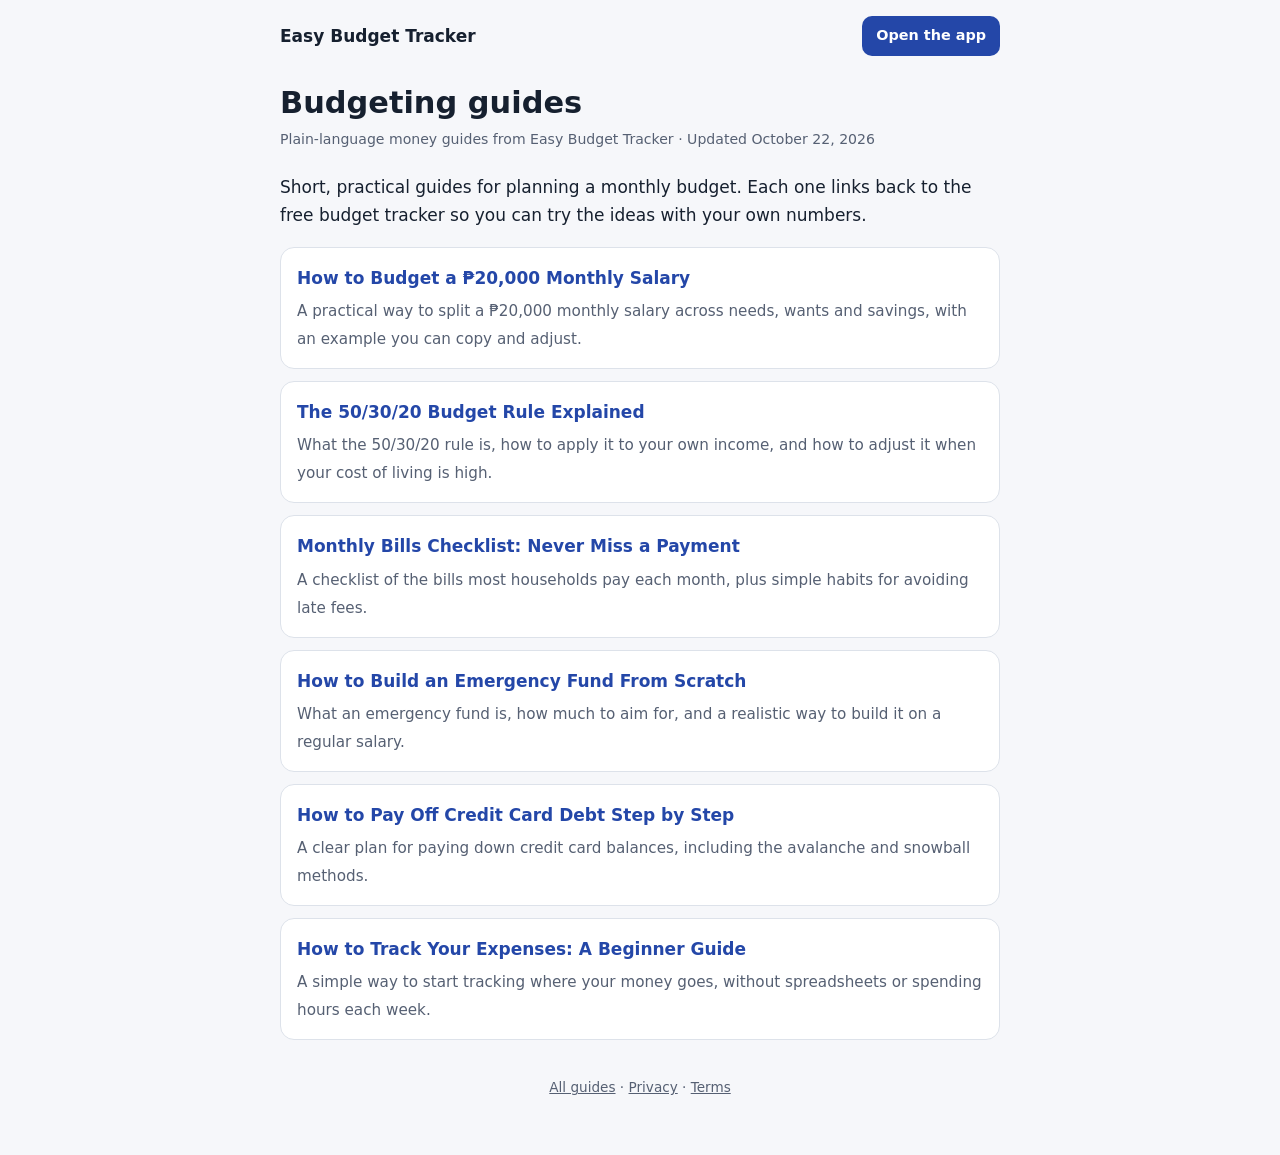
==== guides/index.html @ 54b4e856 "v9.35" ====
<!doctype html>
<html lang="en"><head><meta charset="utf-8"><meta name="viewport" content="width=device-width,initial-scale=1">
<title>Budgeting Guides for Everyday Money | Easy Budget Tracker</title>
<meta name="description" content="Plain-language budgeting guides: salary budgets, the 50/30/20 rule, bills, emergency funds, credit card debt and expense tracking.">
<link rel="canonical" href="https://ezbudgettracker.app/guides/">
<meta property="og:type" content="article"><meta property="og:site_name" content="Easy Budget Tracker">
<meta property="og:title" content="Budgeting Guides for Everyday Money | Easy Budget Tracker"><meta property="og:description" content="Plain-language budgeting guides: salary budgets, the 50/30/20 rule, bills, emergency funds, credit card debt and expense tracking."><meta property="og:url" content="https://ezbudgettracker.app/guides/">
<meta property="og:image" content="https://ezbudgettracker.app/icons/icon-512.png">
<link rel="icon" type="image/png" sizes="64x64" href="../icons/favicon-64.png">
<link rel="stylesheet" href="guides.css">
<script data-goatcounter="https://easybudgettracker.goatcounter.com/count" async src="https://gc.zgo.at/count.js"></script>
</head><body>
<div class="top"><a href="../">Easy Budget Tracker</a><a class="app" href="../">Open the app</a></div>
<main>
<h1>Budgeting guides</h1>
<p class="meta">Plain-language money guides from Easy Budget Tracker · Updated October 22, 2026</p>
<p>Short, practical guides for planning a monthly budget. Each one links back to the free budget tracker so you can try the ideas with your own numbers.</p>
<div class="cards"><a class="card" href="budget-20000-salary-philippines.html"><b>How to Budget a ₱20,000 Monthly Salary</b><span>A practical way to split a ₱20,000 monthly salary across needs, wants and savings, with an example you can copy and adjust.</span></a><a class="card" href="50-30-20-rule.html"><b>The 50/30/20 Budget Rule Explained</b><span>What the 50/30/20 rule is, how to apply it to your own income, and how to adjust it when your cost of living is high.</span></a><a class="card" href="monthly-bills-checklist.html"><b>Monthly Bills Checklist: Never Miss a Payment</b><span>A checklist of the bills most households pay each month, plus simple habits for avoiding late fees.</span></a><a class="card" href="emergency-fund.html"><b>How to Build an Emergency Fund From Scratch</b><span>What an emergency fund is, how much to aim for, and a realistic way to build it on a regular salary.</span></a><a class="card" href="pay-off-credit-card-debt.html"><b>How to Pay Off Credit Card Debt Step by Step</b><span>A clear plan for paying down credit card balances, including the avalanche and snowball methods.</span></a><a class="card" href="track-expenses-beginners.html"><b>How to Track Your Expenses: A Beginner Guide</b><span>A simple way to start tracking where your money goes, without spreadsheets or spending hours each week.</span></a></div>
</main>
<footer><a href="./">All guides</a> · <a href="../privacy.html">Privacy</a> · <a href="../terms.html">Terms</a></footer>
</body></html>
---- guides/guides.css ----
*{box-sizing:border-box}
:root{--bg:#f6f7fa;--surface:#fff;--ink:#16202f;--muted:#566073;--line:#dde2ea;--accent:#2447a8;--accent-ink:#fff}
@media (prefers-color-scheme:dark){:root{--bg:#0f141c;--surface:#171e29;--ink:#e8ecf3;--muted:#a3afc1;--line:#2a3342;--accent:#8fb0ff;--accent-ink:#0f141c}}
body{margin:0;background:var(--bg);color:var(--ink);font:17px/1.65 system-ui,-apple-system,"Segoe UI",Roboto,sans-serif;padding:0 16px 56px}
.top{max-width:720px;margin:0 auto;padding:16px 0;display:flex;justify-content:space-between;align-items:center;gap:12px;flex-wrap:wrap}
.top a{color:var(--ink);text-decoration:none;font-weight:700}
.top .app{background:var(--accent);color:var(--accent-ink);padding:8px 14px;border-radius:10px;font-weight:600;font-size:.9rem}
main{max-width:720px;margin:0 auto}
h1{font-size:1.9rem;line-height:1.25;margin:12px 0 6px}
h2{font-size:1.3rem;margin:32px 0 8px;line-height:1.3}
p,li{margin:0 0 14px}
ul,ol{padding-left:22px}
.meta{color:var(--muted);font-size:.88rem;margin-bottom:22px}
a{color:var(--accent)}
table{border-collapse:collapse;width:100%;margin:8px 0 18px;font-size:.95rem}
th,td{border:1px solid var(--line);padding:8px 10px;text-align:left}
th{background:var(--surface)}
.cta{background:var(--surface);border:1px solid var(--line);border-radius:14px;padding:18px;margin:30px 0}
.cta h2{margin:0 0 6px;font-size:1.1rem}
.cta a.btn{display:inline-block;background:var(--accent);color:var(--accent-ink);padding:9px 16px;border-radius:10px;font-weight:600;text-decoration:none}
.note{color:var(--muted);font-size:.88rem}
.cards{display:grid;gap:12px;margin-top:18px}
.card{display:block;background:var(--surface);border:1px solid var(--line);border-radius:14px;padding:16px;text-decoration:none;color:var(--ink)}
.card b{display:block;margin-bottom:4px;color:var(--accent)}
.card span{color:var(--muted);font-size:.95rem}
.related{margin-top:28px}
footer{max-width:720px;margin:36px auto 0;color:var(--muted);font-size:.85rem;text-align:center}
footer a{color:var(--muted)}
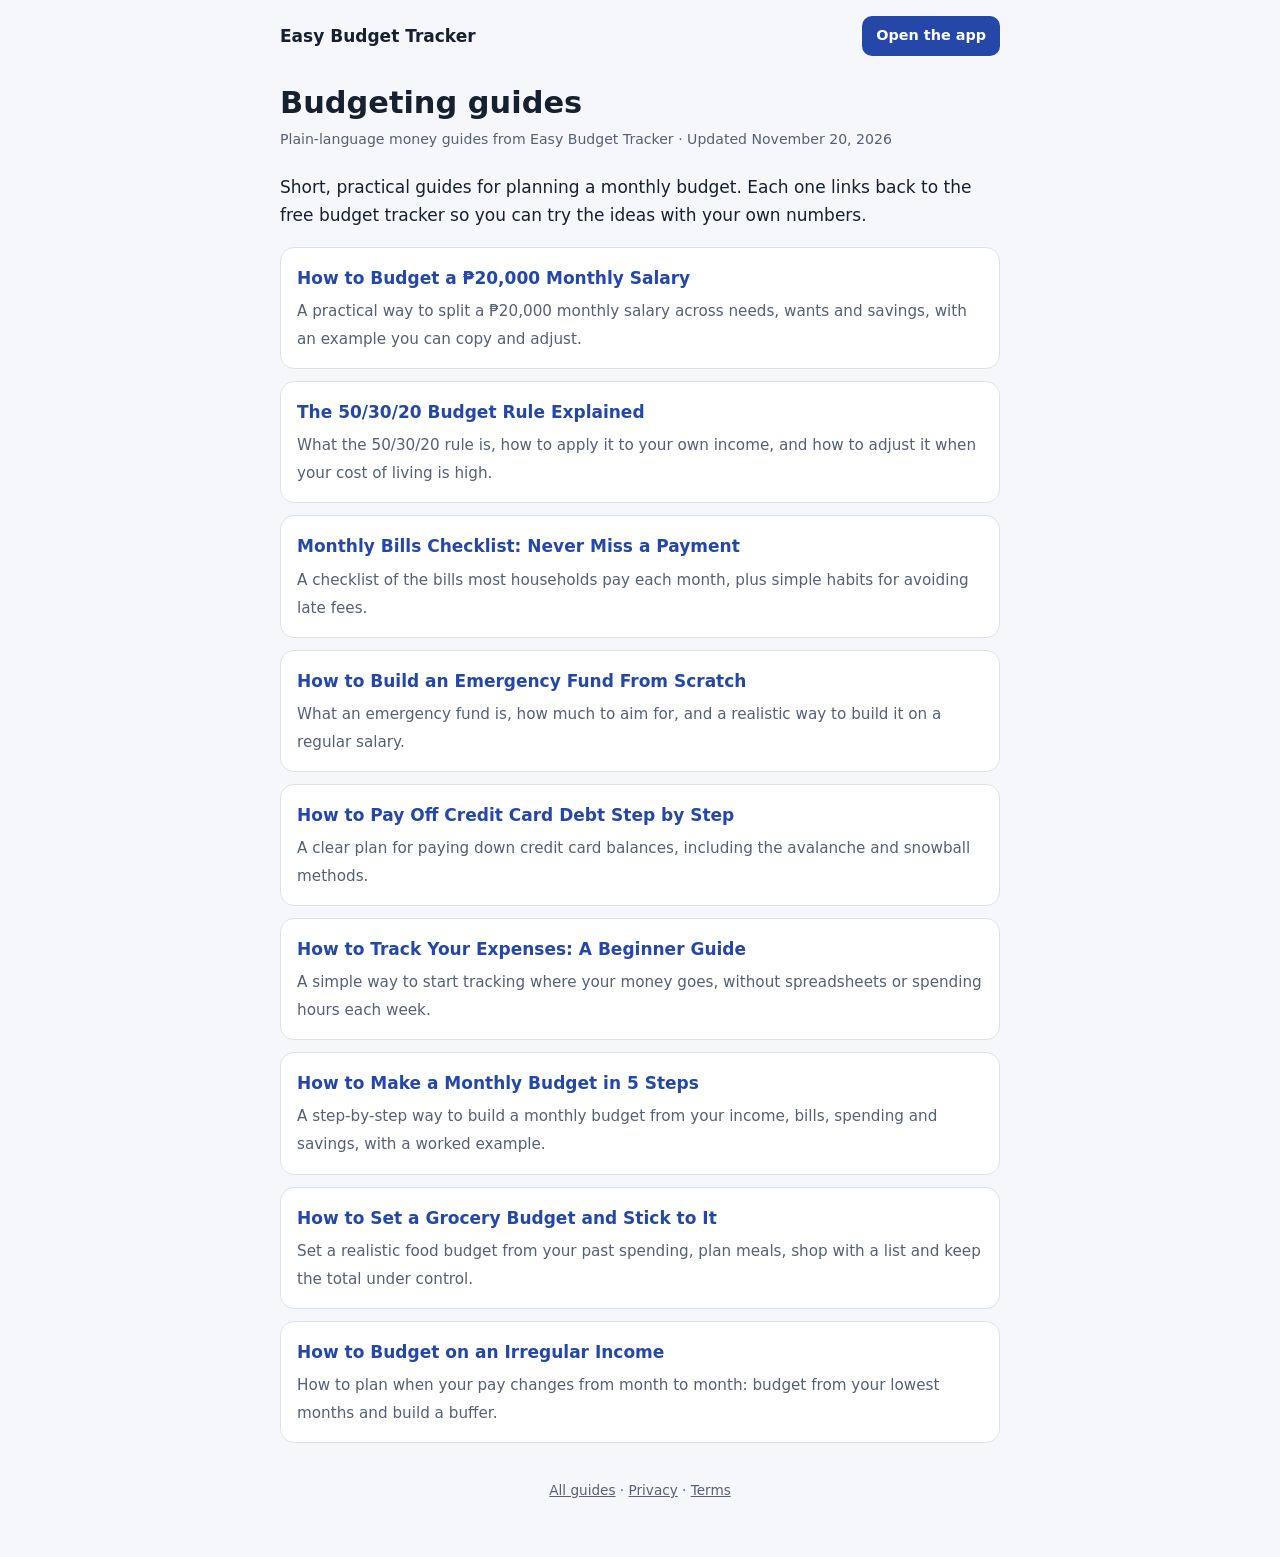
==== commit d1f7bdb3: "Update to 9.45 Ads on the guide pages" ====
--- a/guides/index.html
+++ b/guides/index.html
@@ -1,21 +1,22 @@
 <!doctype html>
 <html lang="en"><head><meta charset="utf-8"><meta name="viewport" content="width=device-width,initial-scale=1">
 <title>Budgeting Guides for Everyday Money | Easy Budget Tracker</title>
-<meta name="description" content="Plain-language budgeting guides: salary budgets, the 50/30/20 rule, bills, emergency funds, credit card debt and expense tracking.">
+<meta name="description" content="Plain-language budgeting guides: salary budgets, the 50/30/20 rule, bills, emergency funds, credit card debt, expense tracking, grocery budgets and irregular income.">
 <link rel="canonical" href="https://ezbudgettracker.app/guides/">
 <meta property="og:type" content="article"><meta property="og:site_name" content="Easy Budget Tracker">
-<meta property="og:title" content="Budgeting Guides for Everyday Money | Easy Budget Tracker"><meta property="og:description" content="Plain-language budgeting guides: salary budgets, the 50/30/20 rule, bills, emergency funds, credit card debt and expense tracking."><meta property="og:url" content="https://ezbudgettracker.app/guides/">
+<meta property="og:title" content="Budgeting Guides for Everyday Money | Easy Budget Tracker"><meta property="og:description" content="Plain-language budgeting guides: salary budgets, the 50/30/20 rule, bills, emergency funds, credit card debt, expense tracking, grocery budgets and irregular income."><meta property="og:url" content="https://ezbudgettracker.app/guides/">
 <meta property="og:image" content="https://ezbudgettracker.app/icons/icon-512.png">
 <link rel="icon" type="image/png" sizes="64x64" href="../icons/favicon-64.png">
 <link rel="stylesheet" href="guides.css">
 <script data-goatcounter="https://easybudgettracker.goatcounter.com/count" async src="https://gc.zgo.at/count.js"></script>
+<script defer src="ads.js"></script>
 </head><body>
 <div class="top"><a href="../">Easy Budget Tracker</a><a class="app" href="../">Open the app</a></div>
 <main>
 <h1>Budgeting guides</h1>
-<p class="meta">Plain-language money guides from Easy Budget Tracker · Updated October 22, 2026</p>
+<p class="meta">Plain-language money guides from Easy Budget Tracker · Updated November 20, 2026</p>
 <p>Short, practical guides for planning a monthly budget. Each one links back to the free budget tracker so you can try the ideas with your own numbers.</p>
-<div class="cards"><a class="card" href="budget-20000-salary-philippines.html"><b>How to Budget a ₱20,000 Monthly Salary</b><span>A practical way to split a ₱20,000 monthly salary across needs, wants and savings, with an example you can copy and adjust.</span></a><a class="card" href="50-30-20-rule.html"><b>The 50/30/20 Budget Rule Explained</b><span>What the 50/30/20 rule is, how to apply it to your own income, and how to adjust it when your cost of living is high.</span></a><a class="card" href="monthly-bills-checklist.html"><b>Monthly Bills Checklist: Never Miss a Payment</b><span>A checklist of the bills most households pay each month, plus simple habits for avoiding late fees.</span></a><a class="card" href="emergency-fund.html"><b>How to Build an Emergency Fund From Scratch</b><span>What an emergency fund is, how much to aim for, and a realistic way to build it on a regular salary.</span></a><a class="card" href="pay-off-credit-card-debt.html"><b>How to Pay Off Credit Card Debt Step by Step</b><span>A clear plan for paying down credit card balances, including the avalanche and snowball methods.</span></a><a class="card" href="track-expenses-beginners.html"><b>How to Track Your Expenses: A Beginner Guide</b><span>A simple way to start tracking where your money goes, without spreadsheets or spending hours each week.</span></a></div>
+<div class="cards"><a class="card" href="budget-20000-salary-philippines.html"><b>How to Budget a ₱20,000 Monthly Salary</b><span>A practical way to split a ₱20,000 monthly salary across needs, wants and savings, with an example you can copy and adjust.</span></a><a class="card" href="50-30-20-rule.html"><b>The 50/30/20 Budget Rule Explained</b><span>What the 50/30/20 rule is, how to apply it to your own income, and how to adjust it when your cost of living is high.</span></a><a class="card" href="monthly-bills-checklist.html"><b>Monthly Bills Checklist: Never Miss a Payment</b><span>A checklist of the bills most households pay each month, plus simple habits for avoiding late fees.</span></a><a class="card" href="emergency-fund.html"><b>How to Build an Emergency Fund From Scratch</b><span>What an emergency fund is, how much to aim for, and a realistic way to build it on a regular salary.</span></a><a class="card" href="pay-off-credit-card-debt.html"><b>How to Pay Off Credit Card Debt Step by Step</b><span>A clear plan for paying down credit card balances, including the avalanche and snowball methods.</span></a><a class="card" href="track-expenses-beginners.html"><b>How to Track Your Expenses: A Beginner Guide</b><span>A simple way to start tracking where your money goes, without spreadsheets or spending hours each week.</span></a><a class="card" href="make-a-monthly-budget.html"><b>How to Make a Monthly Budget in 5 Steps</b><span>A step-by-step way to build a monthly budget from your income, bills, spending and savings, with a worked example.</span></a><a class="card" href="grocery-budget.html"><b>How to Set a Grocery Budget and Stick to It</b><span>Set a realistic food budget from your past spending, plan meals, shop with a list and keep the total under control.</span></a><a class="card" href="irregular-income-budget.html"><b>How to Budget on an Irregular Income</b><span>How to plan when your pay changes from month to month: budget from your lowest months and build a buffer.</span></a></div>
 </main>
 <footer><a href="./">All guides</a> · <a href="../privacy.html">Privacy</a> · <a href="../terms.html">Terms</a></footer>
 </body></html>
--- a/guides/guides.css
+++ b/guides/guides.css
@@ -26,3 +26,5 @@
 .related{margin-top:28px}
 footer{max-width:720px;margin:36px auto 0;color:var(--muted);font-size:.85rem;text-align:center}
 footer a{color:var(--muted)}
+.ad-slot{margin:26px 0;min-height:0;overflow:hidden}
+.ad-slot::before{content:"Advertisement";display:block;font-size:.72rem;color:var(--muted);margin-bottom:4px}
